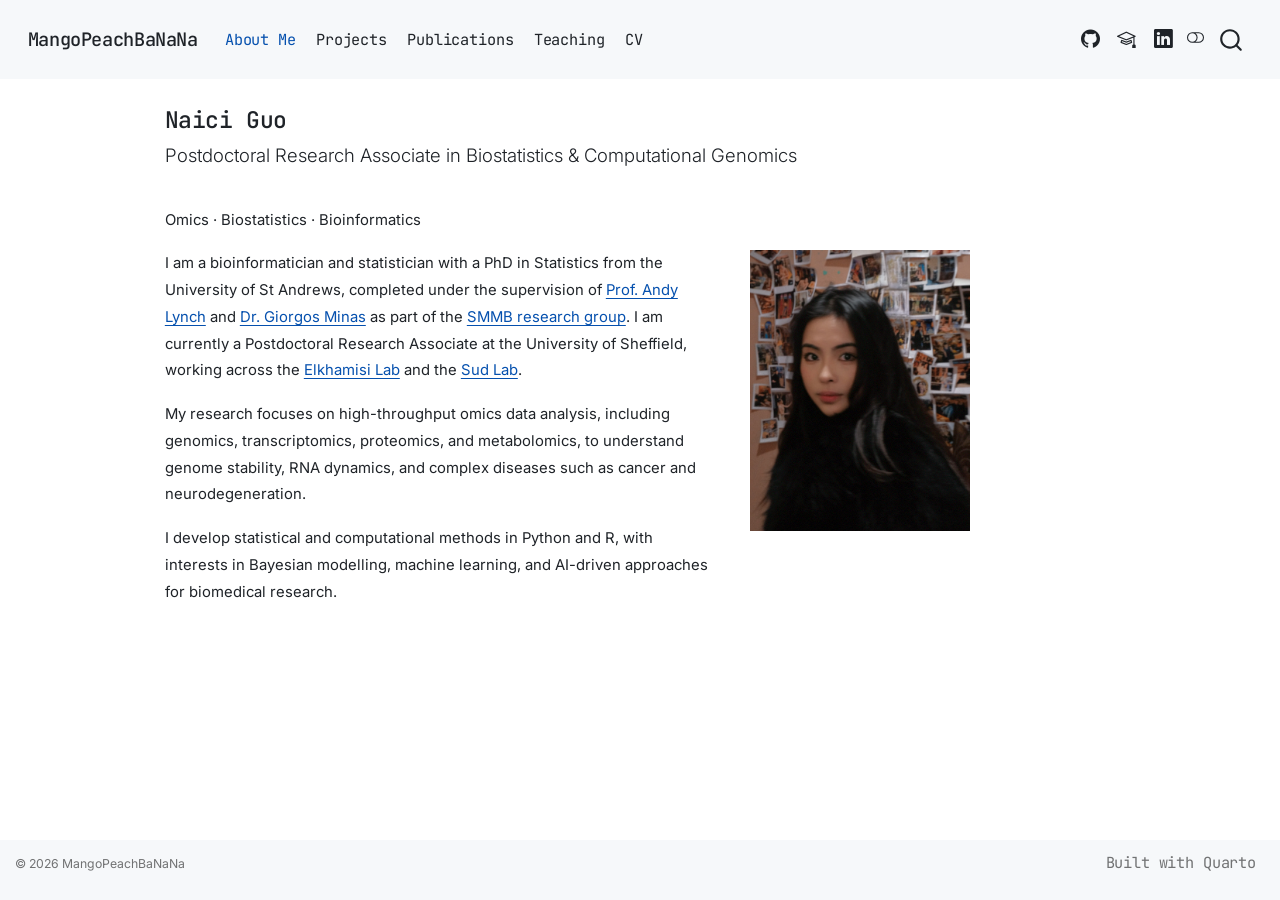
==== docs/index.html @ f7fe8e51 "Switch to docs/ folder deployment" ====
<!DOCTYPE html>
<html xmlns="http://www.w3.org/1999/xhtml" lang="en" xml:lang="en"><head>

<meta charset="utf-8">
<meta name="generator" content="quarto-1.8.27">

<meta name="viewport" content="width=device-width, initial-scale=1.0, user-scalable=yes">


<title>Naici Guo – MangoPeachBaNaNa</title>
<style>
code{white-space: pre-wrap;}
span.smallcaps{font-variant: small-caps;}
div.columns{display: flex; gap: min(4vw, 1.5em);}
div.column{flex: auto; overflow-x: auto;}
div.hanging-indent{margin-left: 1.5em; text-indent: -1.5em;}
ul.task-list{list-style: none;}
ul.task-list li input[type="checkbox"] {
  width: 0.8em;
  margin: 0 0.8em 0.2em -1em; /* quarto-specific, see https://github.com/quarto-dev/quarto-cli/issues/4556 */ 
  vertical-align: middle;
}
</style>


<script src="site_libs/quarto-nav/quarto-nav.js"></script>
<script src="site_libs/quarto-nav/headroom.min.js"></script>
<script src="site_libs/clipboard/clipboard.min.js"></script>
<script src="site_libs/quarto-search/autocomplete.umd.js"></script>
<script src="site_libs/quarto-search/fuse.min.js"></script>
<script src="site_libs/quarto-search/quarto-search.js"></script>
<meta name="quarto:offset" content="./">
<script src="site_libs/quarto-html/quarto.js" type="module"></script>
<script src="site_libs/quarto-html/tabsets/tabsets.js" type="module"></script>
<script src="site_libs/quarto-html/axe/axe-check.js" type="module"></script>
<script src="site_libs/quarto-html/popper.min.js"></script>
<script src="site_libs/quarto-html/tippy.umd.min.js"></script>
<script src="site_libs/quarto-html/anchor.min.js"></script>
<link href="site_libs/quarto-html/tippy.css" rel="stylesheet">
<link href="site_libs/quarto-html/quarto-syntax-highlighting-1db93ad564941799b89f6d85020963cd.css" rel="stylesheet" class="quarto-color-scheme" id="quarto-text-highlighting-styles">
<link href="site_libs/quarto-html/quarto-syntax-highlighting-dark-fd24eeb1afc0716289c82790ee1a7115.css" rel="stylesheet" class="quarto-color-scheme quarto-color-alternate" id="quarto-text-highlighting-styles">
<link href="site_libs/quarto-html/quarto-syntax-highlighting-1db93ad564941799b89f6d85020963cd.css" rel="stylesheet" class="quarto-color-scheme-extra" id="quarto-text-highlighting-styles">
<script src="site_libs/bootstrap/bootstrap.min.js"></script>
<link href="site_libs/bootstrap/bootstrap-icons.css" rel="stylesheet">
<link href="site_libs/bootstrap/bootstrap-f5eb65f6535cfbf44bdd7aae90d373fe.min.css" rel="stylesheet" append-hash="true" class="quarto-color-scheme" id="quarto-bootstrap" data-mode="light">
<link href="site_libs/bootstrap/bootstrap-dark-f8e4020b0d215e789e7d30422905dccf.min.css" rel="stylesheet" append-hash="true" class="quarto-color-scheme quarto-color-alternate" id="quarto-bootstrap" data-mode="dark">
<link href="site_libs/bootstrap/bootstrap-f5eb65f6535cfbf44bdd7aae90d373fe.min.css" rel="stylesheet" append-hash="true" class="quarto-color-scheme-extra" id="quarto-bootstrap" data-mode="light">
<script id="quarto-search-options" type="application/json">{
  "location": "navbar",
  "copy-button": false,
  "collapse-after": 3,
  "panel-placement": "end",
  "type": "overlay",
  "limit": 50,
  "keyboard-shortcut": [
    "f",
    "/",
    "s"
  ],
  "show-item-context": false,
  "language": {
    "search-no-results-text": "No results",
    "search-matching-documents-text": "matching documents",
    "search-copy-link-title": "Copy link to search",
    "search-hide-matches-text": "Hide additional matches",
    "search-more-match-text": "more match in this document",
    "search-more-matches-text": "more matches in this document",
    "search-clear-button-title": "Clear",
    "search-text-placeholder": "",
    "search-detached-cancel-button-title": "Cancel",
    "search-submit-button-title": "Submit",
    "search-label": "Search"
  }
}</script>
<style>html{ scroll-behavior: smooth; }</style>


<link rel="stylesheet" href="styles.css">
</head>

<body class="nav-fixed quarto-light"><script id="quarto-html-before-body" type="application/javascript">
    const toggleBodyColorMode = (bsSheetEl) => {
      const mode = bsSheetEl.getAttribute("data-mode");
      const bodyEl = window.document.querySelector("body");
      if (mode === "dark") {
        bodyEl.classList.add("quarto-dark");
        bodyEl.classList.remove("quarto-light");
      } else {
        bodyEl.classList.add("quarto-light");
        bodyEl.classList.remove("quarto-dark");
      }
    }
    const toggleBodyColorPrimary = () => {
      const bsSheetEl = window.document.querySelector("link#quarto-bootstrap:not([rel=disabled-stylesheet])");
      if (bsSheetEl) {
        toggleBodyColorMode(bsSheetEl);
      }
    }
    const setColorSchemeToggle = (alternate) => {
      const toggles = window.document.querySelectorAll('.quarto-color-scheme-toggle');
      for (let i=0; i < toggles.length; i++) {
        const toggle = toggles[i];
        if (toggle) {
          if (alternate) {
            toggle.classList.add("alternate");
          } else {
            toggle.classList.remove("alternate");
          }
        }
      }
    };
    const toggleColorMode = (alternate) => {
      // Switch the stylesheets
      const primaryStylesheets = window.document.querySelectorAll('link.quarto-color-scheme:not(.quarto-color-alternate)');
      const alternateStylesheets = window.document.querySelectorAll('link.quarto-color-scheme.quarto-color-alternate');
      manageTransitions('#quarto-margin-sidebar .nav-link', false);
      if (alternate) {
        // note: dark is layered on light, we don't disable primary!
        enableStylesheet(alternateStylesheets);
        for (const sheetNode of alternateStylesheets) {
          if (sheetNode.id === "quarto-bootstrap") {
            toggleBodyColorMode(sheetNode);
          }
        }
      } else {
        disableStylesheet(alternateStylesheets);
        enableStylesheet(primaryStylesheets)
        toggleBodyColorPrimary();
      }
      manageTransitions('#quarto-margin-sidebar .nav-link', true);
      // Switch the toggles
      setColorSchemeToggle(alternate)
      // Hack to workaround the fact that safari doesn't
      // properly recolor the scrollbar when toggling (#1455)
      if (navigator.userAgent.indexOf('Safari') > 0 && navigator.userAgent.indexOf('Chrome') == -1) {
        manageTransitions("body", false);
        window.scrollTo(0, 1);
        setTimeout(() => {
          window.scrollTo(0, 0);
          manageTransitions("body", true);
        }, 40);
      }
    }
    const disableStylesheet = (stylesheets) => {
      for (let i=0; i < stylesheets.length; i++) {
        const stylesheet = stylesheets[i];
        stylesheet.rel = 'disabled-stylesheet';
      }
    }
    const enableStylesheet = (stylesheets) => {
      for (let i=0; i < stylesheets.length; i++) {
        const stylesheet = stylesheets[i];
        if(stylesheet.rel !== 'stylesheet') { // for Chrome, which will still FOUC without this check
          stylesheet.rel = 'stylesheet';
        }
      }
    }
    const manageTransitions = (selector, allowTransitions) => {
      const els = window.document.querySelectorAll(selector);
      for (let i=0; i < els.length; i++) {
        const el = els[i];
        if (allowTransitions) {
          el.classList.remove('notransition');
        } else {
          el.classList.add('notransition');
        }
      }
    }
    const isFileUrl = () => {
      return window.location.protocol === 'file:';
    }
    const hasAlternateSentinel = () => {
      let styleSentinel = getColorSchemeSentinel();
      if (styleSentinel !== null) {
        return styleSentinel === "alternate";
      } else {
        return false;
      }
    }
    const setStyleSentinel = (alternate) => {
      const value = alternate ? "alternate" : "default";
      if (!isFileUrl()) {
        window.localStorage.setItem("quarto-color-scheme", value);
      } else {
        localAlternateSentinel = value;
      }
    }
    const getColorSchemeSentinel = () => {
      if (!isFileUrl()) {
        const storageValue = window.localStorage.getItem("quarto-color-scheme");
        return storageValue != null ? storageValue : localAlternateSentinel;
      } else {
        return localAlternateSentinel;
      }
    }
    const toggleGiscusIfUsed = (isAlternate, darkModeDefault) => {
      const baseTheme = document.querySelector('#giscus-base-theme')?.value ?? 'light';
      const alternateTheme = document.querySelector('#giscus-alt-theme')?.value ?? 'dark';
      let newTheme = '';
      if(authorPrefersDark) {
        newTheme = isAlternate ? baseTheme : alternateTheme;
      } else {
        newTheme = isAlternate ? alternateTheme : baseTheme;
      }
      const changeGiscusTheme = () => {
        // From: https://github.com/giscus/giscus/issues/336
        const sendMessage = (message) => {
          const iframe = document.querySelector('iframe.giscus-frame');
          if (!iframe) return;
          iframe.contentWindow.postMessage({ giscus: message }, 'https://giscus.app');
        }
        sendMessage({
          setConfig: {
            theme: newTheme
          }
        });
      }
      const isGiscussLoaded = window.document.querySelector('iframe.giscus-frame') !== null;
      if (isGiscussLoaded) {
        changeGiscusTheme();
      }
    };
    const authorPrefersDark = false;
    const queryPrefersDark = window.matchMedia('(prefers-color-scheme: dark)');
    const darkModeDefault = queryPrefersDark.matches;
      document.querySelector('link#quarto-text-highlighting-styles.quarto-color-scheme-extra').rel = 'disabled-stylesheet';
      document.querySelector('link#quarto-bootstrap.quarto-color-scheme-extra').rel = 'disabled-stylesheet';
    let localAlternateSentinel = darkModeDefault ? 'alternate' : 'default';
    // Dark / light mode switch
    window.quartoToggleColorScheme = () => {
      // Read the current dark / light value
      let toAlternate = !hasAlternateSentinel();
      toggleColorMode(toAlternate);
      setStyleSentinel(toAlternate);
      toggleGiscusIfUsed(toAlternate, darkModeDefault);
      window.dispatchEvent(new Event('resize'));
    };
    queryPrefersDark.addEventListener("change", e => {
      if(window.localStorage.getItem("quarto-color-scheme") !== null)
        return;
      const alternate = e.matches
      toggleColorMode(alternate);
      localAlternateSentinel = e.matches ? 'alternate' : 'default'; // this is used alongside local storage!
      toggleGiscusIfUsed(alternate, darkModeDefault);
    });
    // Switch to dark mode if need be
    if (hasAlternateSentinel()) {
      toggleColorMode(true);
    } else {
      toggleColorMode(false);
    }
  </script>

<div id="quarto-search-results"></div>
  <header id="quarto-header" class="headroom fixed-top">
    <nav class="navbar navbar-expand-lg " data-bs-theme="dark">
      <div class="navbar-container container-fluid">
      <div class="navbar-brand-container mx-auto">
    <a class="navbar-brand" href="./index.html">
    <span class="navbar-title">MangoPeachBaNaNa</span>
    </a>
  </div>
            <div id="quarto-search" class="" title="Search"></div>
          <button class="navbar-toggler" type="button" data-bs-toggle="collapse" data-bs-target="#navbarCollapse" aria-controls="navbarCollapse" role="menu" aria-expanded="false" aria-label="Toggle navigation" onclick="if (window.quartoToggleHeadroom) { window.quartoToggleHeadroom(); }">
  <span class="navbar-toggler-icon"></span>
</button>
          <div class="collapse navbar-collapse" id="navbarCollapse">
            <ul class="navbar-nav navbar-nav-scroll me-auto">
  <li class="nav-item">
    <a class="nav-link active" href="./index.html" aria-current="page"> 
<span class="menu-text">About Me</span></a>
  </li>  
  <li class="nav-item">
    <a class="nav-link" href="./projects.html"> 
<span class="menu-text">Projects</span></a>
  </li>  
  <li class="nav-item">
    <a class="nav-link" href="./publications.html"> 
<span class="menu-text">Publications</span></a>
  </li>  
  <li class="nav-item">
    <a class="nav-link" href="./teaching.html"> 
<span class="menu-text">Teaching</span></a>
  </li>  
  <li class="nav-item">
    <a class="nav-link" href="./CV.html"> 
<span class="menu-text">CV</span></a>
  </li>  
</ul>
            <ul class="navbar-nav navbar-nav-scroll ms-auto">
  <li class="nav-item compact">
    <a class="nav-link" href="https://github.com/MangoPeachBaNaNa"> <i class="bi bi-github" role="img">
</i> 
<span class="menu-text"></span></a>
  </li>  
  <li class="nav-item compact">
    <a class="nav-link" href="https://scholar.google.com/citations?user=-y4a2zUAAAAJ&amp;hl=en" target="_blank"> <i class="bi bi-mortarboard" role="img" aria-label="Google Scholar">
</i> 
<span class="menu-text"></span></a>
  </li>  
  <li class="nav-item compact">
    <a class="nav-link" href="https://www.linkedin.com/in/naici-guo/"> <i class="bi bi-linkedin" role="img">
</i> 
<span class="menu-text"></span></a>
  </li>  
</ul>
          </div> <!-- /navcollapse -->
            <div class="quarto-navbar-tools">
  <a href="" class="quarto-color-scheme-toggle quarto-navigation-tool  px-1" onclick="window.quartoToggleColorScheme(); return false;" title="Toggle dark mode"><i class="bi"></i></a>
</div>
      </div> <!-- /container-fluid -->
    </nav>
</header>
<!-- content -->
<div id="quarto-content" class="quarto-container page-columns page-rows-contents page-layout-article page-navbar">
<!-- sidebar -->
<!-- margin-sidebar -->
    <div id="quarto-margin-sidebar" class="sidebar margin-sidebar zindex-bottom">
        
    </div>
<!-- main -->
<main class="content" id="quarto-document-content">


<header id="title-block-header" class="quarto-title-block default">
<div class="quarto-title">
<h1 class="title">Naici Guo</h1>
<p class="subtitle lead">Postdoctoral Research Associate in Biostatistics &amp; Computational Genomics</p>
</div>



<div class="quarto-title-meta">

    
  
    
  </div>
  


</header>


<p>Omics · Biostatistics · Bioinformatics</p>
<div style="display: flex; gap: 2rem; align-items: flex-start;">
<div style="flex: 1;">
<p>I am a bioinformatician and statistician with a PhD in Statistics from the University of St Andrews, completed under the supervision of <a href="https://www.st-andrews.ac.uk/medicine/people/agl4/">Prof.&nbsp;Andy Lynch</a> and <a href="https://www.st-andrews.ac.uk/mathematics-statistics/people/gm256/">Dr.&nbsp;Giorgos Minas</a> as part of the <a href="https://smmb.wp.st-andrews.ac.uk/">SMMB research group</a>. I am currently a Postdoctoral Research Associate at the University of Sheffield, working across the <a href="https://www.elkhamisylab.com/">Elkhamisi Lab</a> and the <a href="https://www.sudlab.co.uk/">Sud Lab</a>.</p>
<p>My research focuses on high-throughput omics data analysis, including genomics, transcriptomics, proteomics, and metabolomics, to understand genome stability, RNA dynamics, and complex diseases such as cancer and neurodegeneration.</p>
<p>I develop statistical and computational methods in Python and R, with interests in Bayesian modelling, machine learning, and AI-driven approaches for biomedical research.</p>
</div>
<div style="flex: 0 0 220px;">
<p><img src="images/photo_me.png" class="img-fluid" width="220"></p>
</div>
</div>



</main> <!-- /main -->
<script id="quarto-html-after-body" type="application/javascript">
  window.document.addEventListener("DOMContentLoaded", function (event) {
    // Ensure there is a toggle, if there isn't float one in the top right
    if (window.document.querySelector('.quarto-color-scheme-toggle') === null) {
      const a = window.document.createElement('a');
      a.classList.add('top-right');
      a.classList.add('quarto-color-scheme-toggle');
      a.href = "";
      a.onclick = function() { try { window.quartoToggleColorScheme(); } catch {} return false; };
      const i = window.document.createElement("i");
      i.classList.add('bi');
      a.appendChild(i);
      window.document.body.appendChild(a);
    }
    setColorSchemeToggle(hasAlternateSentinel())
    const icon = "";
    const anchorJS = new window.AnchorJS();
    anchorJS.options = {
      placement: 'right',
      icon: icon
    };
    anchorJS.add('.anchored');
    const isCodeAnnotation = (el) => {
      for (const clz of el.classList) {
        if (clz.startsWith('code-annotation-')) {                     
          return true;
        }
      }
      return false;
    }
    const onCopySuccess = function(e) {
      // button target
      const button = e.trigger;
      // don't keep focus
      button.blur();
      // flash "checked"
      button.classList.add('code-copy-button-checked');
      var currentTitle = button.getAttribute("title");
      button.setAttribute("title", "Copied!");
      let tooltip;
      if (window.bootstrap) {
        button.setAttribute("data-bs-toggle", "tooltip");
        button.setAttribute("data-bs-placement", "left");
        button.setAttribute("data-bs-title", "Copied!");
        tooltip = new bootstrap.Tooltip(button, 
          { trigger: "manual", 
            customClass: "code-copy-button-tooltip",
            offset: [0, -8]});
        tooltip.show();    
      }
      setTimeout(function() {
        if (tooltip) {
          tooltip.hide();
          button.removeAttribute("data-bs-title");
          button.removeAttribute("data-bs-toggle");
          button.removeAttribute("data-bs-placement");
        }
        button.setAttribute("title", currentTitle);
        button.classList.remove('code-copy-button-checked');
      }, 1000);
      // clear code selection
      e.clearSelection();
    }
    const getTextToCopy = function(trigger) {
      const outerScaffold = trigger.parentElement.cloneNode(true);
      const codeEl = outerScaffold.querySelector('code');
      for (const childEl of codeEl.children) {
        if (isCodeAnnotation(childEl)) {
          childEl.remove();
        }
      }
      return codeEl.innerText;
    }
    const clipboard = new window.ClipboardJS('.code-copy-button:not([data-in-quarto-modal])', {
      text: getTextToCopy
    });
    clipboard.on('success', onCopySuccess);
    if (window.document.getElementById('quarto-embedded-source-code-modal')) {
      const clipboardModal = new window.ClipboardJS('.code-copy-button[data-in-quarto-modal]', {
        text: getTextToCopy,
        container: window.document.getElementById('quarto-embedded-source-code-modal')
      });
      clipboardModal.on('success', onCopySuccess);
    }
      var localhostRegex = new RegExp(/^(?:http|https):\/\/localhost\:?[0-9]*\//);
      var mailtoRegex = new RegExp(/^mailto:/);
        var filterRegex = new RegExp("https:\/\/MangoPeachBaNaNa\.github\.io");
      var isInternal = (href) => {
          return filterRegex.test(href) || localhostRegex.test(href) || mailtoRegex.test(href);
      }
      // Inspect non-navigation links and adorn them if external
     var links = window.document.querySelectorAll('a[href]:not(.nav-link):not(.navbar-brand):not(.toc-action):not(.sidebar-link):not(.sidebar-item-toggle):not(.pagination-link):not(.no-external):not([aria-hidden]):not(.dropdown-item):not(.quarto-navigation-tool):not(.about-link)');
      for (var i=0; i<links.length; i++) {
        const link = links[i];
        if (!isInternal(link.href)) {
          // undo the damage that might have been done by quarto-nav.js in the case of
          // links that we want to consider external
          if (link.dataset.originalHref !== undefined) {
            link.href = link.dataset.originalHref;
          }
        }
      }
    function tippyHover(el, contentFn, onTriggerFn, onUntriggerFn) {
      const config = {
        allowHTML: true,
        maxWidth: 500,
        delay: 100,
        arrow: false,
        appendTo: function(el) {
            return el.parentElement;
        },
        interactive: true,
        interactiveBorder: 10,
        theme: 'quarto',
        placement: 'bottom-start',
      };
      if (contentFn) {
        config.content = contentFn;
      }
      if (onTriggerFn) {
        config.onTrigger = onTriggerFn;
      }
      if (onUntriggerFn) {
        config.onUntrigger = onUntriggerFn;
      }
      window.tippy(el, config); 
    }
    const noterefs = window.document.querySelectorAll('a[role="doc-noteref"]');
    for (var i=0; i<noterefs.length; i++) {
      const ref = noterefs[i];
      tippyHover(ref, function() {
        // use id or data attribute instead here
        let href = ref.getAttribute('data-footnote-href') || ref.getAttribute('href');
        try { href = new URL(href).hash; } catch {}
        const id = href.replace(/^#\/?/, "");
        const note = window.document.getElementById(id);
        if (note) {
          return note.innerHTML;
        } else {
          return "";
        }
      });
    }
    const xrefs = window.document.querySelectorAll('a.quarto-xref');
    const processXRef = (id, note) => {
      // Strip column container classes
      const stripColumnClz = (el) => {
        el.classList.remove("page-full", "page-columns");
        if (el.children) {
          for (const child of el.children) {
            stripColumnClz(child);
          }
        }
      }
      stripColumnClz(note)
      if (id === null || id.startsWith('sec-')) {
        // Special case sections, only their first couple elements
        const container = document.createElement("div");
        if (note.children && note.children.length > 2) {
          container.appendChild(note.children[0].cloneNode(true));
          for (let i = 1; i < note.children.length; i++) {
            const child = note.children[i];
            if (child.tagName === "P" && child.innerText === "") {
              continue;
            } else {
              container.appendChild(child.cloneNode(true));
              break;
            }
          }
          if (window.Quarto?.typesetMath) {
            window.Quarto.typesetMath(container);
          }
          return container.innerHTML
        } else {
          if (window.Quarto?.typesetMath) {
            window.Quarto.typesetMath(note);
          }
          return note.innerHTML;
        }
      } else {
        // Remove any anchor links if they are present
        const anchorLink = note.querySelector('a.anchorjs-link');
        if (anchorLink) {
          anchorLink.remove();
        }
        if (window.Quarto?.typesetMath) {
          window.Quarto.typesetMath(note);
        }
        if (note.classList.contains("callout")) {
          return note.outerHTML;
        } else {
          return note.innerHTML;
        }
      }
    }
    for (var i=0; i<xrefs.length; i++) {
      const xref = xrefs[i];
      tippyHover(xref, undefined, function(instance) {
        instance.disable();
        let url = xref.getAttribute('href');
        let hash = undefined; 
        if (url.startsWith('#')) {
          hash = url;
        } else {
          try { hash = new URL(url).hash; } catch {}
        }
        if (hash) {
          const id = hash.replace(/^#\/?/, "");
          const note = window.document.getElementById(id);
          if (note !== null) {
            try {
              const html = processXRef(id, note.cloneNode(true));
              instance.setContent(html);
            } finally {
              instance.enable();
              instance.show();
            }
          } else {
            // See if we can fetch this
            fetch(url.split('#')[0])
            .then(res => res.text())
            .then(html => {
              const parser = new DOMParser();
              const htmlDoc = parser.parseFromString(html, "text/html");
              const note = htmlDoc.getElementById(id);
              if (note !== null) {
                const html = processXRef(id, note);
                instance.setContent(html);
              } 
            }).finally(() => {
              instance.enable();
              instance.show();
            });
          }
        } else {
          // See if we can fetch a full url (with no hash to target)
          // This is a special case and we should probably do some content thinning / targeting
          fetch(url)
          .then(res => res.text())
          .then(html => {
            const parser = new DOMParser();
            const htmlDoc = parser.parseFromString(html, "text/html");
            const note = htmlDoc.querySelector('main.content');
            if (note !== null) {
              // This should only happen for chapter cross references
              // (since there is no id in the URL)
              // remove the first header
              if (note.children.length > 0 && note.children[0].tagName === "HEADER") {
                note.children[0].remove();
              }
              const html = processXRef(null, note);
              instance.setContent(html);
            } 
          }).finally(() => {
            instance.enable();
            instance.show();
          });
        }
      }, function(instance) {
      });
    }
        let selectedAnnoteEl;
        const selectorForAnnotation = ( cell, annotation) => {
          let cellAttr = 'data-code-cell="' + cell + '"';
          let lineAttr = 'data-code-annotation="' +  annotation + '"';
          const selector = 'span[' + cellAttr + '][' + lineAttr + ']';
          return selector;
        }
        const selectCodeLines = (annoteEl) => {
          const doc = window.document;
          const targetCell = annoteEl.getAttribute("data-target-cell");
          const targetAnnotation = annoteEl.getAttribute("data-target-annotation");
          const annoteSpan = window.document.querySelector(selectorForAnnotation(targetCell, targetAnnotation));
          const lines = annoteSpan.getAttribute("data-code-lines").split(",");
          const lineIds = lines.map((line) => {
            return targetCell + "-" + line;
          })
          let top = null;
          let height = null;
          let parent = null;
          if (lineIds.length > 0) {
              //compute the position of the single el (top and bottom and make a div)
              const el = window.document.getElementById(lineIds[0]);
              top = el.offsetTop;
              height = el.offsetHeight;
              parent = el.parentElement.parentElement;
            if (lineIds.length > 1) {
              const lastEl = window.document.getElementById(lineIds[lineIds.length - 1]);
              const bottom = lastEl.offsetTop + lastEl.offsetHeight;
              height = bottom - top;
            }
            if (top !== null && height !== null && parent !== null) {
              // cook up a div (if necessary) and position it 
              let div = window.document.getElementById("code-annotation-line-highlight");
              if (div === null) {
                div = window.document.createElement("div");
                div.setAttribute("id", "code-annotation-line-highlight");
                div.style.position = 'absolute';
                parent.appendChild(div);
              }
              div.style.top = top - 2 + "px";
              div.style.height = height + 4 + "px";
              div.style.left = 0;
              let gutterDiv = window.document.getElementById("code-annotation-line-highlight-gutter");
              if (gutterDiv === null) {
                gutterDiv = window.document.createElement("div");
                gutterDiv.setAttribute("id", "code-annotation-line-highlight-gutter");
                gutterDiv.style.position = 'absolute';
                const codeCell = window.document.getElementById(targetCell);
                const gutter = codeCell.querySelector('.code-annotation-gutter');
                gutter.appendChild(gutterDiv);
              }
              gutterDiv.style.top = top - 2 + "px";
              gutterDiv.style.height = height + 4 + "px";
            }
            selectedAnnoteEl = annoteEl;
          }
        };
        const unselectCodeLines = () => {
          const elementsIds = ["code-annotation-line-highlight", "code-annotation-line-highlight-gutter"];
          elementsIds.forEach((elId) => {
            const div = window.document.getElementById(elId);
            if (div) {
              div.remove();
            }
          });
          selectedAnnoteEl = undefined;
        };
          // Handle positioning of the toggle
      window.addEventListener(
        "resize",
        throttle(() => {
          elRect = undefined;
          if (selectedAnnoteEl) {
            selectCodeLines(selectedAnnoteEl);
          }
        }, 10)
      );
      function throttle(fn, ms) {
      let throttle = false;
      let timer;
        return (...args) => {
          if(!throttle) { // first call gets through
              fn.apply(this, args);
              throttle = true;
          } else { // all the others get throttled
              if(timer) clearTimeout(timer); // cancel #2
              timer = setTimeout(() => {
                fn.apply(this, args);
                timer = throttle = false;
              }, ms);
          }
        };
      }
        // Attach click handler to the DT
        const annoteDls = window.document.querySelectorAll('dt[data-target-cell]');
        for (const annoteDlNode of annoteDls) {
          annoteDlNode.addEventListener('click', (event) => {
            const clickedEl = event.target;
            if (clickedEl !== selectedAnnoteEl) {
              unselectCodeLines();
              const activeEl = window.document.querySelector('dt[data-target-cell].code-annotation-active');
              if (activeEl) {
                activeEl.classList.remove('code-annotation-active');
              }
              selectCodeLines(clickedEl);
              clickedEl.classList.add('code-annotation-active');
            } else {
              // Unselect the line
              unselectCodeLines();
              clickedEl.classList.remove('code-annotation-active');
            }
          });
        }
    const findCites = (el) => {
      const parentEl = el.parentElement;
      if (parentEl) {
        const cites = parentEl.dataset.cites;
        if (cites) {
          return {
            el,
            cites: cites.split(' ')
          };
        } else {
          return findCites(el.parentElement)
        }
      } else {
        return undefined;
      }
    };
    var bibliorefs = window.document.querySelectorAll('a[role="doc-biblioref"]');
    for (var i=0; i<bibliorefs.length; i++) {
      const ref = bibliorefs[i];
      const citeInfo = findCites(ref);
      if (citeInfo) {
        tippyHover(citeInfo.el, function() {
          var popup = window.document.createElement('div');
          citeInfo.cites.forEach(function(cite) {
            var citeDiv = window.document.createElement('div');
            citeDiv.classList.add('hanging-indent');
            citeDiv.classList.add('csl-entry');
            var biblioDiv = window.document.getElementById('ref-' + cite);
            if (biblioDiv) {
              citeDiv.innerHTML = biblioDiv.innerHTML;
            }
            popup.appendChild(citeDiv);
          });
          return popup.innerHTML;
        });
      }
    }
  });
  </script>
</div> <!-- /content -->
<footer class="footer">
  <div class="nav-footer">
    <div class="nav-footer-left">
<p>© 2026 MangoPeachBaNaNa</p>
</div>   
    <div class="nav-footer-center">
      &nbsp;
    </div>
    <div class="nav-footer-right">
      <ul class="footer-items list-unstyled">
    <li class="nav-item">
    <a class="nav-link" href="https://quarto.org">
<p>Built with Quarto</p>
</a>
  </li>  
</ul>
    </div>
  </div>
</footer>




<script src="site_libs/quarto-html/zenscroll-min.js"></script>
</body></html>
---- docs/site_libs/quarto-html/tippy.css ----
.tippy-box[data-animation=fade][data-state=hidden]{opacity:0}[data-tippy-root]{max-width:calc(100vw - 10px)}.tippy-box{position:relative;background-color:#333;color:#fff;border-radius:4px;font-size:14px;line-height:1.4;white-space:normal;outline:0;transition-property:transform,visibility,opacity}.tippy-box[data-placement^=top]>.tippy-arrow{bottom:0}.tippy-box[data-placement^=top]>.tippy-arrow:before{bottom:-7px;left:0;border-width:8px 8px 0;border-top-color:initial;transform-origin:center top}.tippy-box[data-placement^=bottom]>.tippy-arrow{top:0}.tippy-box[data-placement^=bottom]>.tippy-arrow:before{top:-7px;left:0;border-width:0 8px 8px;border-bottom-color:initial;transform-origin:center bottom}.tippy-box[data-placement^=left]>.tippy-arrow{right:0}.tippy-box[data-placement^=left]>.tippy-arrow:before{border-width:8px 0 8px 8px;border-left-color:initial;right:-7px;transform-origin:center left}.tippy-box[data-placement^=right]>.tippy-arrow{left:0}.tippy-box[data-placement^=right]>.tippy-arrow:before{left:-7px;border-width:8px 8px 8px 0;border-right-color:initial;transform-origin:center right}.tippy-box[data-inertia][data-state=visible]{transition-timing-function:cubic-bezier(.54,1.5,.38,1.11)}.tippy-arrow{width:16px;height:16px;color:#333}.tippy-arrow:before{content:"";position:absolute;border-color:transparent;border-style:solid}.tippy-content{position:relative;padding:5px 9px;z-index:1}
---- docs/site_libs/quarto-html/quarto-syntax-highlighting-1db93ad564941799b89f6d85020963cd.css ----
/* quarto syntax highlight colors */
:root {
  --quarto-hl-ot-color: #003B4F;
  --quarto-hl-at-color: #657422;
  --quarto-hl-ss-color: #20794D;
  --quarto-hl-an-color: #5E5E5E;
  --quarto-hl-fu-color: #4758AB;
  --quarto-hl-st-color: #20794D;
  --quarto-hl-cf-color: #003B4F;
  --quarto-hl-op-color: #5E5E5E;
  --quarto-hl-er-color: #AD0000;
  --quarto-hl-bn-color: #AD0000;
  --quarto-hl-al-color: #AD0000;
  --quarto-hl-va-color: #111111;
  --quarto-hl-bu-color: inherit;
  --quarto-hl-ex-color: inherit;
  --quarto-hl-pp-color: #AD0000;
  --quarto-hl-in-color: #5E5E5E;
  --quarto-hl-vs-color: #20794D;
  --quarto-hl-wa-color: #5E5E5E;
  --quarto-hl-do-color: #5E5E5E;
  --quarto-hl-im-color: #00769E;
  --quarto-hl-ch-color: #20794D;
  --quarto-hl-dt-color: #AD0000;
  --quarto-hl-fl-color: #AD0000;
  --quarto-hl-co-color: #5E5E5E;
  --quarto-hl-cv-color: #5E5E5E;
  --quarto-hl-cn-color: #8f5902;
  --quarto-hl-sc-color: #5E5E5E;
  --quarto-hl-dv-color: #AD0000;
  --quarto-hl-kw-color: #003B4F;
}

/* other quarto variables */
:root {
  --quarto-font-monospace: "JetBrains Mono", "Fira Code", "SF Mono", Menlo, Monaco, "Cascadia Code", monospace;
}

/* syntax highlight based on Pandoc's rules */
pre > code.sourceCode > span {
  color: #003B4F;
}

code.sourceCode > span {
  color: #003B4F;
}

div.sourceCode,
div.sourceCode pre.sourceCode {
  color: #003B4F;
}

/* Normal */
code span {
  color: #003B4F;
}

/* Alert */
code span.al {
  color: #AD0000;
  font-style: inherit;
}

/* Annotation */
code span.an {
  color: #5E5E5E;
  font-style: inherit;
}

/* Attribute */
code span.at {
  color: #657422;
  font-style: inherit;
}

/* BaseN */
code span.bn {
  color: #AD0000;
  font-style: inherit;
}

/* BuiltIn */
code span.bu {
  font-style: inherit;
}

/* ControlFlow */
code span.cf {
  color: #003B4F;
  font-weight: bold;
  font-style: inherit;
}

/* Char */
code span.ch {
  color: #20794D;
  font-style: inherit;
}

/* Constant */
code span.cn {
  color: #8f5902;
  font-style: inherit;
}

/* Comment */
code span.co {
  color: #5E5E5E;
  font-style: inherit;
}

/* CommentVar */
code span.cv {
  color: #5E5E5E;
  font-style: italic;
}

/* Documentation */
code span.do {
  color: #5E5E5E;
  font-style: italic;
}

/* DataType */
code span.dt {
  color: #AD0000;
  font-style: inherit;
}

/* DecVal */
code span.dv {
  color: #AD0000;
  font-style: inherit;
}

/* Error */
code span.er {
  color: #AD0000;
  font-style: inherit;
}

/* Extension */
code span.ex {
  font-style: inherit;
}

/* Float */
code span.fl {
  color: #AD0000;
  font-style: inherit;
}

/* Function */
code span.fu {
  color: #4758AB;
  font-style: inherit;
}

/* Import */
code span.im {
  color: #00769E;
  font-style: inherit;
}

/* Information */
code span.in {
  color: #5E5E5E;
  font-style: inherit;
}

/* Keyword */
code span.kw {
  color: #003B4F;
  font-weight: bold;
  font-style: inherit;
}

/* Operator */
code span.op {
  color: #5E5E5E;
  font-style: inherit;
}

/* Other */
code span.ot {
  color: #003B4F;
  font-style: inherit;
}

/* Preprocessor */
code span.pp {
  color: #AD0000;
  font-style: inherit;
}

/* SpecialChar */
code span.sc {
  color: #5E5E5E;
  font-style: inherit;
}

/* SpecialString */
code span.ss {
  color: #20794D;
  font-style: inherit;
}

/* String */
code span.st {
  color: #20794D;
  font-style: inherit;
}

/* Variable */
code span.va {
  color: #111111;
  font-style: inherit;
}

/* VerbatimString */
code span.vs {
  color: #20794D;
  font-style: inherit;
}

/* Warning */
code span.wa {
  color: #5E5E5E;
  font-style: italic;
}

.prevent-inlining {
  content: "</";
}

/*# sourceMappingURL=b599245d8ca571098735b6fdb54941fa.css.map */
---- docs/site_libs/quarto-html/quarto-syntax-highlighting-dark-fd24eeb1afc0716289c82790ee1a7115.css ----
/* quarto syntax highlight colors */
:root {
  --quarto-hl-al-color: #f07178;
  --quarto-hl-an-color: #d4d0ab;
  --quarto-hl-at-color: #00e0e0;
  --quarto-hl-bn-color: #d4d0ab;
  --quarto-hl-bu-color: #abe338;
  --quarto-hl-ch-color: #abe338;
  --quarto-hl-co-color: #f8f8f2;
  --quarto-hl-cv-color: #ffd700;
  --quarto-hl-cn-color: #ffd700;
  --quarto-hl-cf-color: #ffa07a;
  --quarto-hl-dt-color: #ffa07a;
  --quarto-hl-dv-color: #d4d0ab;
  --quarto-hl-do-color: #f8f8f2;
  --quarto-hl-er-color: #f07178;
  --quarto-hl-ex-color: #00e0e0;
  --quarto-hl-fl-color: #d4d0ab;
  --quarto-hl-fu-color: #ffa07a;
  --quarto-hl-im-color: #abe338;
  --quarto-hl-in-color: #d4d0ab;
  --quarto-hl-kw-color: #ffa07a;
  --quarto-hl-op-color: #ffa07a;
  --quarto-hl-ot-color: #00e0e0;
  --quarto-hl-pp-color: #dcc6e0;
  --quarto-hl-re-color: #00e0e0;
  --quarto-hl-sc-color: #abe338;
  --quarto-hl-ss-color: #abe338;
  --quarto-hl-st-color: #abe338;
  --quarto-hl-va-color: #00e0e0;
  --quarto-hl-vs-color: #abe338;
  --quarto-hl-wa-color: #dcc6e0;
}

/* other quarto variables */
:root {
  --quarto-font-monospace: "JetBrains Mono", "Fira Code", "SF Mono", Menlo, Monaco, "Cascadia Code", monospace;
}

/* syntax highlight based on Pandoc's rules */
pre > code.sourceCode > span {
  color: #f8f8f2;
}

code.sourceCode > span {
  color: #f8f8f2;
}

div.sourceCode,
div.sourceCode pre.sourceCode {
  color: #f8f8f2;
}

/* Normal */
code span {
  color: #f8f8f2;
}

/* Alert */
code span.al {
  color: #f07178;
}

/* Annotation */
code span.an {
  color: #d4d0ab;
}

/* Attribute */
code span.at {
  color: #00e0e0;
}

/* BaseN */
code span.bn {
  color: #d4d0ab;
}

/* BuiltIn */
code span.bu {
  color: #abe338;
}

/* ControlFlow */
code span.cf {
  font-weight: bold;
  color: #ffa07a;
}

/* Char */
code span.ch {
  color: #abe338;
}

/* Constant */
code span.cn {
  color: #ffd700;
}

/* Comment */
code span.co {
  font-style: italic;
  color: #f8f8f2;
}

/* CommentVar */
code span.cv {
  color: #ffd700;
}

/* Documentation */
code span.do {
  color: #f8f8f2;
}

/* DataType */
code span.dt {
  color: #ffa07a;
}

/* DecVal */
code span.dv {
  color: #d4d0ab;
}

/* Error */
code span.er {
  color: #f07178;
  text-decoration: underline;
}

/* Extension */
code span.ex {
  font-weight: bold;
  color: #00e0e0;
}

/* Float */
code span.fl {
  color: #d4d0ab;
}

/* Function */
code span.fu {
  color: #ffa07a;
}

/* Import */
code span.im {
  color: #abe338;
}

/* Information */
code span.in {
  color: #d4d0ab;
}

/* Keyword */
code span.kw {
  font-weight: bold;
  color: #ffa07a;
}

/* Operator */
code span.op {
  color: #ffa07a;
}

/* Other */
code span.ot {
  color: #00e0e0;
}

/* Preprocessor */
code span.pp {
  color: #dcc6e0;
}

/* RegionMarker */
code span.re {
  background-color: #f8f8f2;
  color: #00e0e0;
}

/* SpecialChar */
code span.sc {
  color: #abe338;
}

/* SpecialString */
code span.ss {
  color: #abe338;
}

/* String */
code span.st {
  color: #abe338;
}

/* Variable */
code span.va {
  color: #00e0e0;
}

/* VerbatimString */
code span.vs {
  color: #abe338;
}

/* Warning */
code span.wa {
  color: #dcc6e0;
}

.prevent-inlining {
  content: "</";
}

/*# sourceMappingURL=116cc415778831388eb314620bc0ac50.css.map */
---- docs/site_libs/quarto-html/quarto-syntax-highlighting-1db93ad564941799b89f6d85020963cd.css ----
/* quarto syntax highlight colors */
:root {
  --quarto-hl-ot-color: #003B4F;
  --quarto-hl-at-color: #657422;
  --quarto-hl-ss-color: #20794D;
  --quarto-hl-an-color: #5E5E5E;
  --quarto-hl-fu-color: #4758AB;
  --quarto-hl-st-color: #20794D;
  --quarto-hl-cf-color: #003B4F;
  --quarto-hl-op-color: #5E5E5E;
  --quarto-hl-er-color: #AD0000;
  --quarto-hl-bn-color: #AD0000;
  --quarto-hl-al-color: #AD0000;
  --quarto-hl-va-color: #111111;
  --quarto-hl-bu-color: inherit;
  --quarto-hl-ex-color: inherit;
  --quarto-hl-pp-color: #AD0000;
  --quarto-hl-in-color: #5E5E5E;
  --quarto-hl-vs-color: #20794D;
  --quarto-hl-wa-color: #5E5E5E;
  --quarto-hl-do-color: #5E5E5E;
  --quarto-hl-im-color: #00769E;
  --quarto-hl-ch-color: #20794D;
  --quarto-hl-dt-color: #AD0000;
  --quarto-hl-fl-color: #AD0000;
  --quarto-hl-co-color: #5E5E5E;
  --quarto-hl-cv-color: #5E5E5E;
  --quarto-hl-cn-color: #8f5902;
  --quarto-hl-sc-color: #5E5E5E;
  --quarto-hl-dv-color: #AD0000;
  --quarto-hl-kw-color: #003B4F;
}

/* other quarto variables */
:root {
  --quarto-font-monospace: "JetBrains Mono", "Fira Code", "SF Mono", Menlo, Monaco, "Cascadia Code", monospace;
}

/* syntax highlight based on Pandoc's rules */
pre > code.sourceCode > span {
  color: #003B4F;
}

code.sourceCode > span {
  color: #003B4F;
}

div.sourceCode,
div.sourceCode pre.sourceCode {
  color: #003B4F;
}

/* Normal */
code span {
  color: #003B4F;
}

/* Alert */
code span.al {
  color: #AD0000;
  font-style: inherit;
}

/* Annotation */
code span.an {
  color: #5E5E5E;
  font-style: inherit;
}

/* Attribute */
code span.at {
  color: #657422;
  font-style: inherit;
}

/* BaseN */
code span.bn {
  color: #AD0000;
  font-style: inherit;
}

/* BuiltIn */
code span.bu {
  font-style: inherit;
}

/* ControlFlow */
code span.cf {
  color: #003B4F;
  font-weight: bold;
  font-style: inherit;
}

/* Char */
code span.ch {
  color: #20794D;
  font-style: inherit;
}

/* Constant */
code span.cn {
  color: #8f5902;
  font-style: inherit;
}

/* Comment */
code span.co {
  color: #5E5E5E;
  font-style: inherit;
}

/* CommentVar */
code span.cv {
  color: #5E5E5E;
  font-style: italic;
}

/* Documentation */
code span.do {
  color: #5E5E5E;
  font-style: italic;
}

/* DataType */
code span.dt {
  color: #AD0000;
  font-style: inherit;
}

/* DecVal */
code span.dv {
  color: #AD0000;
  font-style: inherit;
}

/* Error */
code span.er {
  color: #AD0000;
  font-style: inherit;
}

/* Extension */
code span.ex {
  font-style: inherit;
}

/* Float */
code span.fl {
  color: #AD0000;
  font-style: inherit;
}

/* Function */
code span.fu {
  color: #4758AB;
  font-style: inherit;
}

/* Import */
code span.im {
  color: #00769E;
  font-style: inherit;
}

/* Information */
code span.in {
  color: #5E5E5E;
  font-style: inherit;
}

/* Keyword */
code span.kw {
  color: #003B4F;
  font-weight: bold;
  font-style: inherit;
}

/* Operator */
code span.op {
  color: #5E5E5E;
  font-style: inherit;
}

/* Other */
code span.ot {
  color: #003B4F;
  font-style: inherit;
}

/* Preprocessor */
code span.pp {
  color: #AD0000;
  font-style: inherit;
}

/* SpecialChar */
code span.sc {
  color: #5E5E5E;
  font-style: inherit;
}

/* SpecialString */
code span.ss {
  color: #20794D;
  font-style: inherit;
}

/* String */
code span.st {
  color: #20794D;
  font-style: inherit;
}

/* Variable */
code span.va {
  color: #111111;
  font-style: inherit;
}

/* VerbatimString */
code span.vs {
  color: #20794D;
  font-style: inherit;
}

/* Warning */
code span.wa {
  color: #5E5E5E;
  font-style: italic;
}

.prevent-inlining {
  content: "</";
}

/*# sourceMappingURL=b599245d8ca571098735b6fdb54941fa.css.map */
---- docs/styles.css ----
/* css styles */
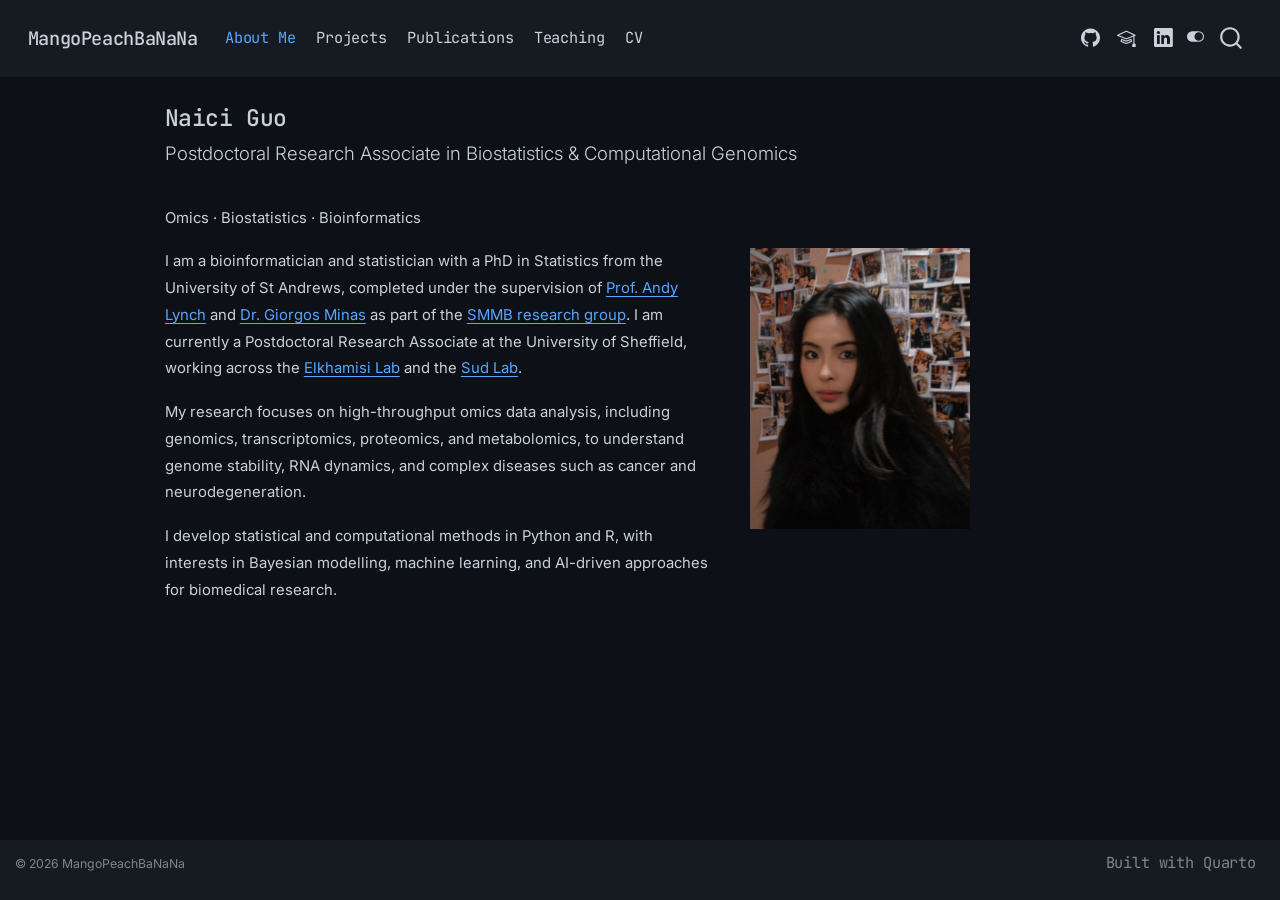
==== commit 36d8fabe: "Set dark theme as default" ====
--- a/docs/index.html
+++ b/docs/index.html
@@ -39,12 +39,10 @@
 <link href="site_libs/quarto-html/tippy.css" rel="stylesheet">
 <link href="site_libs/quarto-html/quarto-syntax-highlighting-1db93ad564941799b89f6d85020963cd.css" rel="stylesheet" class="quarto-color-scheme" id="quarto-text-highlighting-styles">
 <link href="site_libs/quarto-html/quarto-syntax-highlighting-dark-fd24eeb1afc0716289c82790ee1a7115.css" rel="stylesheet" class="quarto-color-scheme quarto-color-alternate" id="quarto-text-highlighting-styles">
-<link href="site_libs/quarto-html/quarto-syntax-highlighting-1db93ad564941799b89f6d85020963cd.css" rel="stylesheet" class="quarto-color-scheme-extra" id="quarto-text-highlighting-styles">
 <script src="site_libs/bootstrap/bootstrap.min.js"></script>
 <link href="site_libs/bootstrap/bootstrap-icons.css" rel="stylesheet">
 <link href="site_libs/bootstrap/bootstrap-f5eb65f6535cfbf44bdd7aae90d373fe.min.css" rel="stylesheet" append-hash="true" class="quarto-color-scheme" id="quarto-bootstrap" data-mode="light">
 <link href="site_libs/bootstrap/bootstrap-dark-f8e4020b0d215e789e7d30422905dccf.min.css" rel="stylesheet" append-hash="true" class="quarto-color-scheme quarto-color-alternate" id="quarto-bootstrap" data-mode="dark">
-<link href="site_libs/bootstrap/bootstrap-f5eb65f6535cfbf44bdd7aae90d373fe.min.css" rel="stylesheet" append-hash="true" class="quarto-color-scheme-extra" id="quarto-bootstrap" data-mode="light">
 <script id="quarto-search-options" type="application/json">{
   "location": "navbar",
   "copy-button": false,
@@ -78,7 +76,7 @@
 <link rel="stylesheet" href="styles.css">
 </head>
 
-<body class="nav-fixed quarto-light"><script id="quarto-html-before-body" type="application/javascript">
+<body class="nav-fixed quarto-dark"><script id="quarto-html-before-body" type="application/javascript">
     const toggleBodyColorMode = (bsSheetEl) => {
       const mode = bsSheetEl.getAttribute("data-mode");
       const bodyEl = window.document.querySelector("body");
@@ -220,11 +218,8 @@
         changeGiscusTheme();
       }
     };
-    const authorPrefersDark = false;
-    const queryPrefersDark = window.matchMedia('(prefers-color-scheme: dark)');
-    const darkModeDefault = queryPrefersDark.matches;
-      document.querySelector('link#quarto-text-highlighting-styles.quarto-color-scheme-extra').rel = 'disabled-stylesheet';
-      document.querySelector('link#quarto-bootstrap.quarto-color-scheme-extra').rel = 'disabled-stylesheet';
+    const authorPrefersDark = true;
+    const darkModeDefault = authorPrefersDark;
     let localAlternateSentinel = darkModeDefault ? 'alternate' : 'default';
     // Dark / light mode switch
     window.quartoToggleColorScheme = () => {
@@ -235,14 +230,6 @@
       toggleGiscusIfUsed(toAlternate, darkModeDefault);
       window.dispatchEvent(new Event('resize'));
     };
-    queryPrefersDark.addEventListener("change", e => {
-      if(window.localStorage.getItem("quarto-color-scheme") !== null)
-        return;
-      const alternate = e.matches
-      toggleColorMode(alternate);
-      localAlternateSentinel = e.matches ? 'alternate' : 'default'; // this is used alongside local storage!
-      toggleGiscusIfUsed(alternate, darkModeDefault);
-    });
     // Switch to dark mode if need be
     if (hasAlternateSentinel()) {
       toggleColorMode(true);
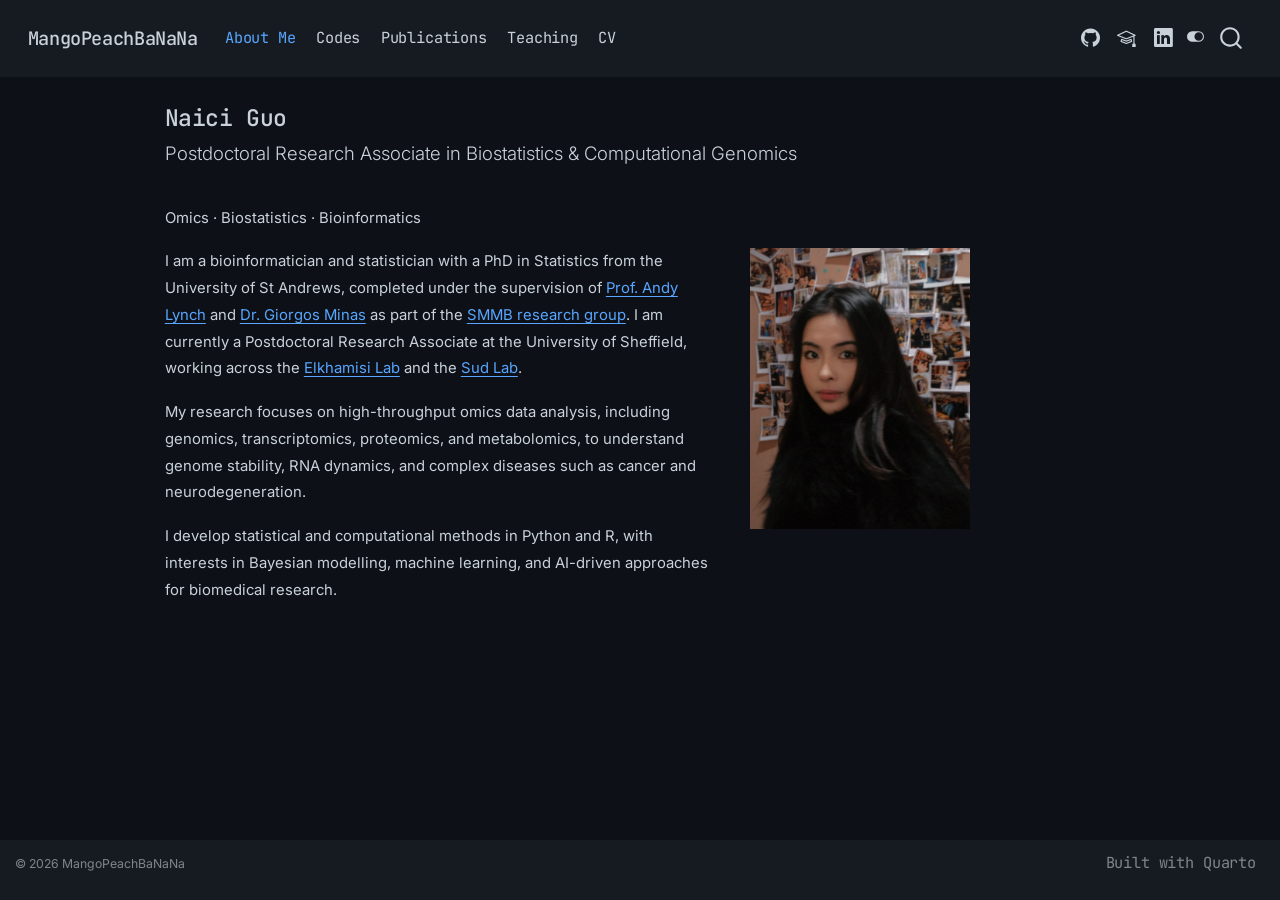
==== commit f7573309: "Rename Projects to Codes" ====
--- a/docs/index.html
+++ b/docs/index.html
@@ -259,7 +259,7 @@
   </li>  
   <li class="nav-item">
     <a class="nav-link" href="./projects.html"> 
-<span class="menu-text">Projects</span></a>
+<span class="menu-text">Codes</span></a>
   </li>  
   <li class="nav-item">
     <a class="nav-link" href="./publications.html"> 
